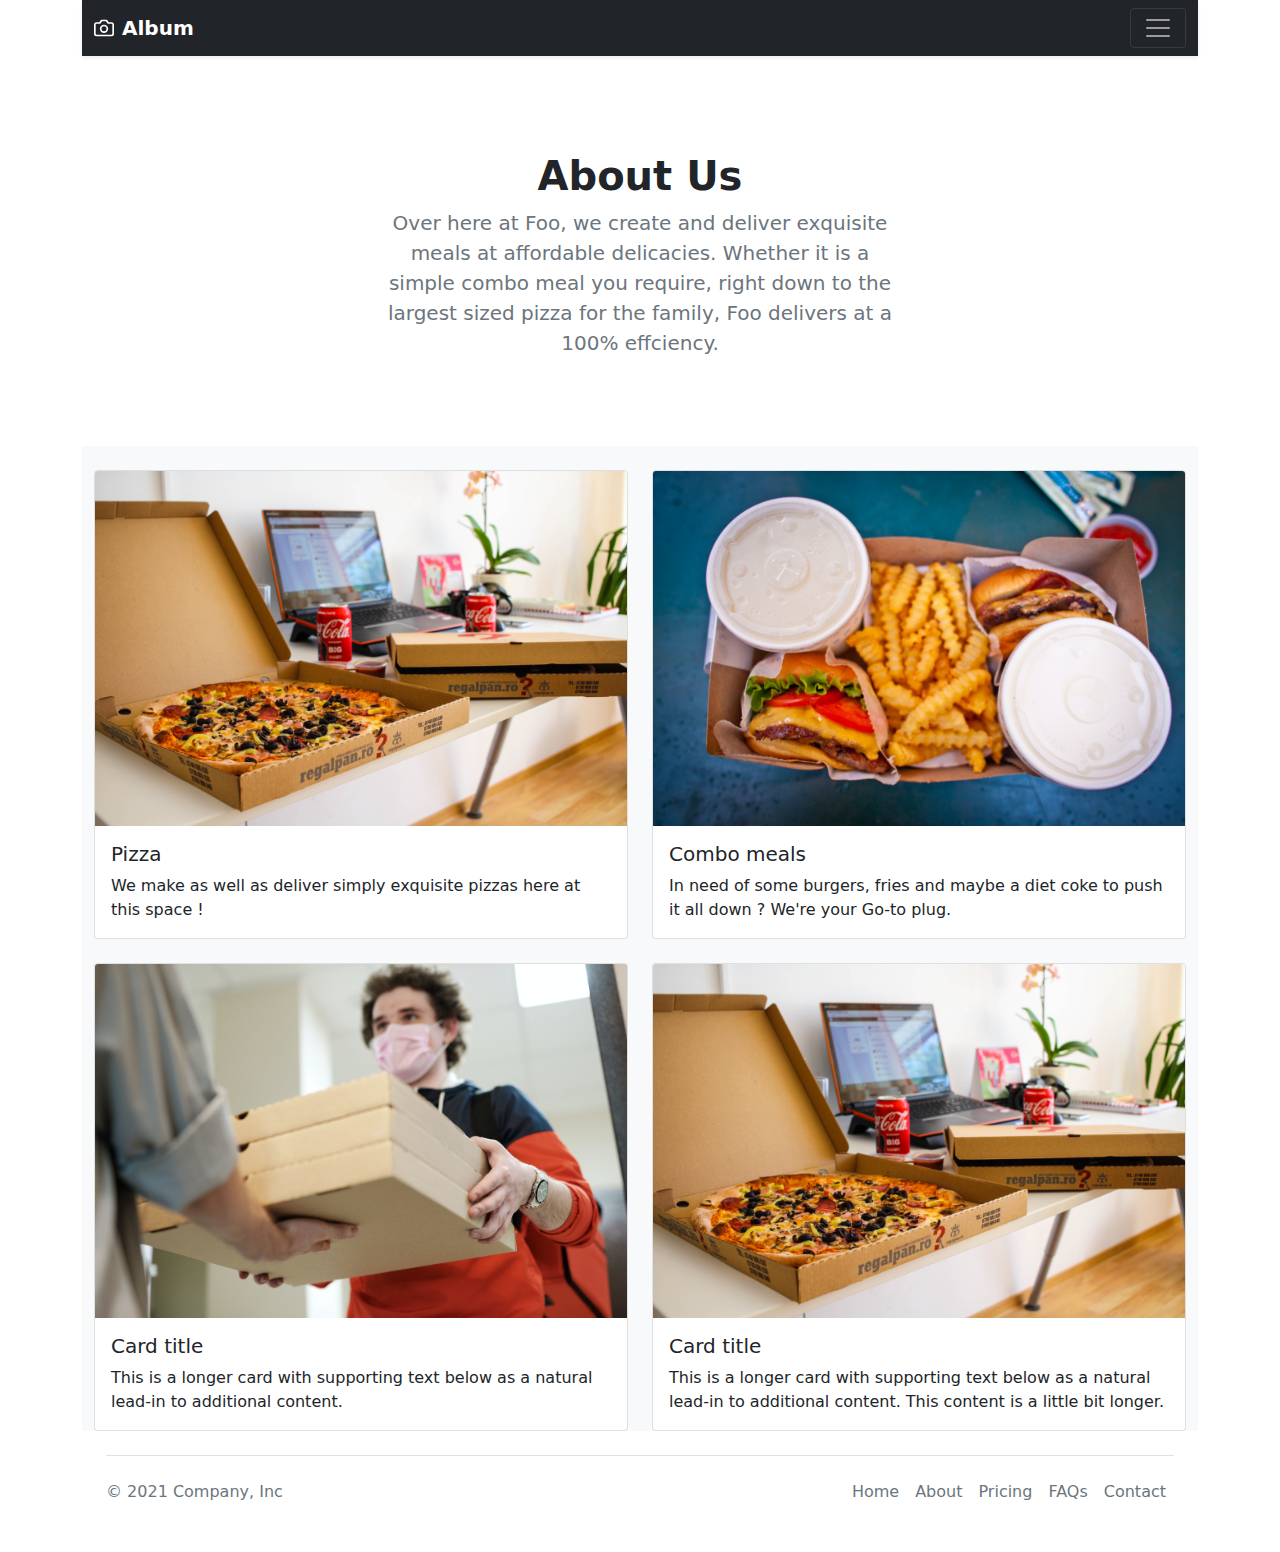
==== about.html @ 0763e9de "second commit" ====
<!DOCTYPE html>
<html lang="en">
<head>
    <meta charset="UTF-8">
    <meta http-equiv="X-UA-Compatible" content="IE=edge">
    <meta name="viewport" content="width=device-width, initial-scale=1.0">
    <link rel="stylesheet" href="css/style.css">
    <link rel="stylesheet" href="css/bootstrap.min.css">
    <link rel="stylesheet" href="css/footers/footers.css">
    <title>About Page</title>
</head>
<body>
    
  <div class="about-header">
        <div class="container">
            <header>
                <div class="collapse bg-dark" id="navbarHeader">
                  <div class="container-fluid">
                    <div class="row">
                      <div class="col-sm-8 col-md-7 py-4">
                        <h4 class="text-white">About Us</h4>
                        <p class="text-muted">Add some information about the album below, the author, or any other background context. Make it a few sentences long so folks can pick up some informative tidbits. Then, link them off to some social networking sites or contact information.</p>
                      </div>
                      <div class="col-sm-4 offset-md-1 py-4">
                        <h4 class="text-white">About Us</h4>
                        <ul class="list-unstyled">
                          <li><a href="index.html" class="text-white">Home</a></li>
                          <li><a href="contact.html" class="text-white">Contact</a></li>
                          <li><a href="#" class="text-white">Shop</a></li>
                        </ul>
                      </div>
                    </div>
                  </div>
                </div>
                <div class="navbar navbar-dark bg-dark shadow-sm">
                  <div class="container-fluid">
                    <a href="#" class="navbar-brand d-flex align-items-center">
                      <svg xmlns="http://www.w3.org/2000/svg" width="20" height="20" fill="none" stroke="currentColor" stroke-linecap="round" stroke-linejoin="round" stroke-width="2" aria-hidden="true" class="me-2" viewBox="0 0 24 24"><path d="M23 19a2 2 0 0 1-2 2H3a2 2 0 0 1-2-2V8a2 2 0 0 1 2-2h4l2-3h6l2 3h4a2 2 0 0 1 2 2z"/><circle cx="12" cy="13" r="4"/></svg>
                      <strong>Album</strong>
                    </a>
                    <button class="navbar-toggler" type="button" data-bs-toggle="collapse" data-bs-target="#navbarHeader" aria-controls="navbarHeader" aria-expanded="false" aria-label="Toggle navigation">
                      <span class="navbar-toggler-icon"></span>
                    </button>
                  </div>
                </div>
              </header>
              
        </div>
  </div>

  <div class="wallpaper-again">
      <div class="container">
        <div class="about-heading">
            <div class="container">
              <section class="py-5 text-center container">
                  <div class="row py-lg-5">
                    <div class="col-lg-6 col-md-8 mx-auto">
                      <h1 class="fw-bolder">About Us</h1>
                      <p class="lead text-muted">Over here at Foo, we create and deliver exquisite meals at affordable delicacies. Whether it is a simple combo meal you require, right down to the largest sized pizza for the family, Foo delivers at a 100% effciency. </p>
                    </div>
                  </div>
                </section>
            </div>
        </div>

        <div class="album bg-light">
            <div class="container">
                <div class="row row-cols-1 row-cols-md-2 g-4">
                    <div class="col">
                      <div class="card">
                        <img src="images/pexels-creative-vix-375467.jpg" class="card-img-top" alt="...">
                        <div class="card-body">
                          <h5 class="card-title">Pizza</h5>
                          <p class="card-text">We make as well as deliver simply exquisite pizzas here at this space !</p>
                        </div>
                      </div>
                    </div>
                    <div class="col">
                      <div class="card">
                        <img src="images/pexels-caleb-oquendo-3023476.jpg" class="card-img-top" alt="...">
                        <div class="card-body">
                          <h5 class="card-title">Combo meals</h5>
                          <p class="card-text">In need of some burgers, fries and maybe a diet coke to push it all down ? We're your Go-to plug.</p>
                        </div>
                      </div>
                    </div>
                    <div class="col">
                      <div class="card">
                        <img src="images/pexels-norma-mortenson-4393426.jpg" class="card-img-top" alt="...">
                        <div class="card-body">
                          <h5 class="card-title">Card title</h5>
                          <p class="card-text">This is a longer card with supporting text below as a natural lead-in to additional content.</p>
                        </div>
                      </div>
                    </div>
                    <div class="col">
                      <div class="card">
                        <img src="images/pexels-creative-vix-375467.jpg" class="card-img-top" alt="...">
                        <div class="card-body">
                          <h5 class="card-title">Card title</h5>
                          <p class="card-text">This is a longer card with supporting text below as a natural lead-in to additional content. This content is a little bit longer.</p>
                        </div>
                      </div>
                    </div>
                  </div>
          </div>
      </div>
  </div>

  <div class="footer-section">
      <div class="container">
        <div class="footer-section">
            <div class="container">
              <div class="container">
                <footer class="d-flex flex-wrap justify-content-between align-items-center py-3 my-4 border-top">
                  <p class="col-md-4 mb-0 text-muted">&copy; 2021 Company, Inc</p>
              
                  <a href="/" class="col-md-4 d-flex align-items-center justify-content-center mb-3 mb-md-0 me-md-auto link-dark text-decoration-none">
                    <svg class="bi me-2" width="40" height="32"><use xlink:href="#bootstrap"/></svg>
                  </a>
              
                  <ul class="nav col-md-4 justify-content-end">
                    <li class="nav-item"><a href="index.html" class="nav-link px-2 text-muted">Home</a></li>
                    <li class="nav-item"><a href="about.html" class="nav-link px-2 text-muted">About</a></li>
                    <li class="nav-item"><a href="#" class="nav-link px-2 text-muted">Pricing</a></li>
                    <li class="nav-item"><a href="#" class="nav-link px-2 text-muted">FAQs</a></li>
                    <li class="nav-item"><a href="contact.html" class="nav-link px-2 text-muted">Contact</a></li>
                  </ul>
                </footer>
              </div>
            </div>
          </div>
      </div>
  </div>




    <script src="js/bootstrap.min.js"></script>
    <script src="css/dist/js/bootstrap.bundle.min.js"></script>
    <script src="https://unpkg.com/aos@2.3.1/dist/aos.js"></script> 
</body>
</html>
---- css/style.css ----
*{
    margin: 0;
    padding: 0;
    box-sizing: border-box;
}
.header {
    background: #E5E5E5 !important; 
}
.wallpaper {
    background-image: url(../images/map.png);
    background-repeat: no-repeat;
    background-attachment: fixed;
    background-size: cover;
}
body[data-aos-duration='225'] [data-aos],
[data-aos][data-aos][data-aos-duration='225']{
  transition-duration: 225ms;
}
.wallpaper-again .container {
    /*background-image: url(../images/17372\ [Converted]\ 1.png);
    background-repeat: no-repeat;
    background-attachment: fixed;
    background-size: cover; */
}
.hero-main-text {
    display: flex;
    letter-spacing: -0.035em;
    color: #FF7E00;
    font-weight: 700;
    font-size: 125px;
    line-height: 94.8%;
}
.hero-sub-text {
    display: flex;
    flex-direction: column;
    color: #2F2F2F;
    font-weight: 700;
    font-size: 52px;
    line-height: 94.8%;
}
.inner-text {
    font-weight: 400;
    font-size: 22px;
    line-height: 138.8%;
    color: #909090; 
}

.play-button {
    background: #909090;
    color: #909090;
}

.hero-buttons a {
    text-decoration: none;
    font-weight: 600;
    font-size: 20px;
    line-height: 94.8%;
    color: #2F2F2F;
}
---- css/footers/footers.css ----
.b-example-divider {
  height: 3rem;
  background-color: rgba(0, 0, 0, .1);
  border: solid rgba(0, 0, 0, .15);
  border-width: 1px 0;
  box-shadow: inset 0 .5em 1.5em rgba(0, 0, 0, .1), inset 0 .125em .5em rgba(0, 0, 0, .15);
}

.bi {
  vertical-align: -.125em;
  fill: currentColor;
}
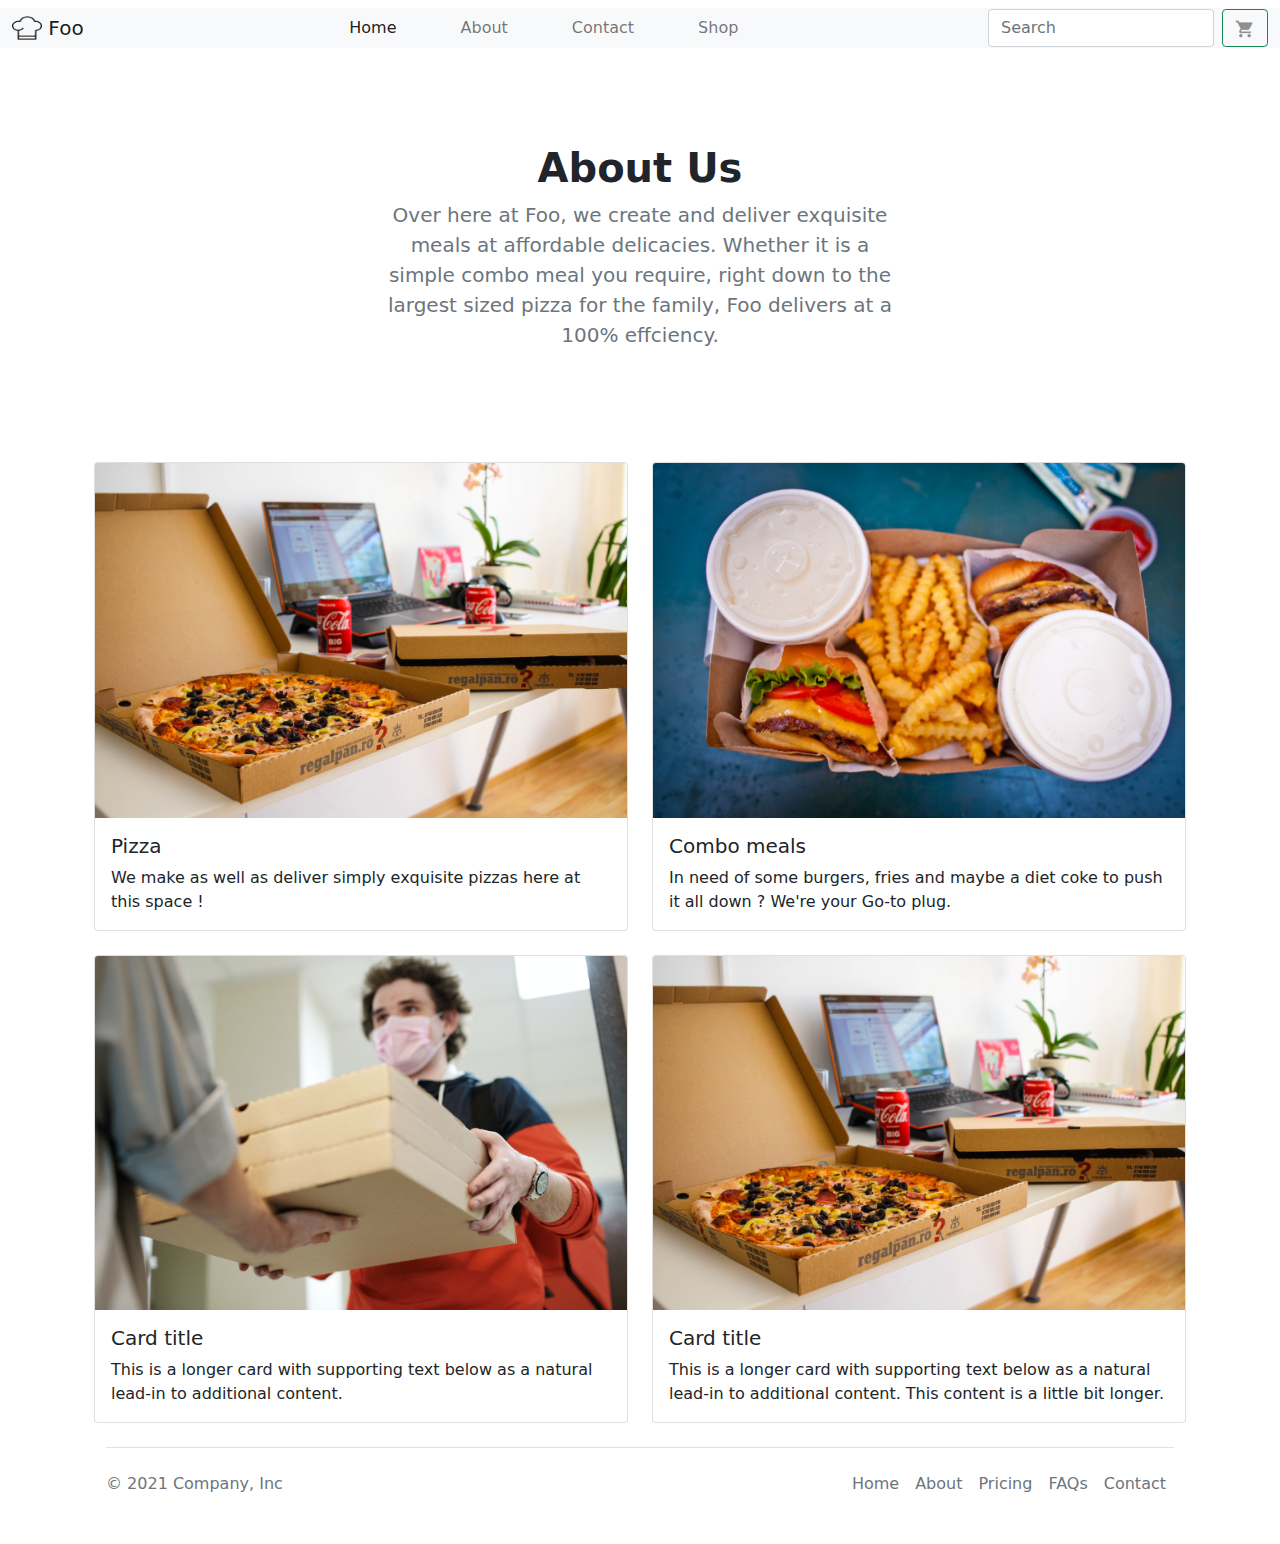
==== commit f04532fb: "update header" ====
--- a/about.html
+++ b/about.html
@@ -11,41 +11,37 @@
 </head>
 <body>
     
-  <div class="about-header">
-        <div class="container">
-            <header>
-                <div class="collapse bg-dark" id="navbarHeader">
-                  <div class="container-fluid">
-                    <div class="row">
-                      <div class="col-sm-8 col-md-7 py-4">
-                        <h4 class="text-white">About Us</h4>
-                        <p class="text-muted">Add some information about the album below, the author, or any other background context. Make it a few sentences long so folks can pick up some informative tidbits. Then, link them off to some social networking sites or contact information.</p>
-                      </div>
-                      <div class="col-sm-4 offset-md-1 py-4">
-                        <h4 class="text-white">About Us</h4>
-                        <ul class="list-unstyled">
-                          <li><a href="index.html" class="text-white">Home</a></li>
-                          <li><a href="contact.html" class="text-white">Contact</a></li>
-                          <li><a href="#" class="text-white">Shop</a></li>
-                        </ul>
-                      </div>
-                    </div>
-                  </div>
-                </div>
-                <div class="navbar navbar-dark bg-dark shadow-sm">
-                  <div class="container-fluid">
-                    <a href="#" class="navbar-brand d-flex align-items-center">
-                      <svg xmlns="http://www.w3.org/2000/svg" width="20" height="20" fill="none" stroke="currentColor" stroke-linecap="round" stroke-linejoin="round" stroke-width="2" aria-hidden="true" class="me-2" viewBox="0 0 24 24"><path d="M23 19a2 2 0 0 1-2 2H3a2 2 0 0 1-2-2V8a2 2 0 0 1 2-2h4l2-3h6l2 3h4a2 2 0 0 1 2 2z"/><circle cx="12" cy="13" r="4"/></svg>
-                      <strong>Album</strong>
-                    </a>
-                    <button class="navbar-toggler" type="button" data-bs-toggle="collapse" data-bs-target="#navbarHeader" aria-controls="navbarHeader" aria-expanded="false" aria-label="Toggle navigation">
-                      <span class="navbar-toggler-icon"></span>
-                    </button>
-                  </div>
-                </div>
-              </header>
-              
+  <div class="header">
+    <div class="container">          
+    </div><nav class="navbar py-0 mt-2 navbar-expand-lg navbar-light bg-light">
+        <div class="container-fluid">
+          <a class="navbar-brand" href="#"><img src="images/chef-hat (2) 1.png" alt="" width="30" height="24" class="d-inline-block align-text-top">
+            Foo</a>
+          <button class="navbar-toggler" type="button" data-bs-toggle="collapse" data-bs-target="#navbarSupportedContent" aria-controls="navbarSupportedContent" aria-expanded="false" aria-label="Toggle navigation">
+            <span class="navbar-toggler-icon"></span>
+          </button>
+          <div class="collapse navbar-collapse" id="navbarSupportedContent">
+            <ul class="navbar-nav me-auto mb-2 mb-lg-0 ms-auto">
+              <li class="nav-item">
+                <a class="nav-link active" aria-current="page" href="index.html">Home</a>
+              </li>
+              <li class="nav-item ms-5">
+                <a class="nav-link" href="about.html">About</a>
+              </li>
+              <li class="nav-item ms-5">
+                <a class="nav-link" href="contact.html">Contact</a>
+              </li>
+              <li class="nav-item ms-5">
+                <a class="nav-link" href="#">Shop</a>
+              </li>
+            </ul>
+            <form class="d-flex">
+              <input class="form-control me-2" type="search" placeholder="Search" aria-label="Search">
+              <button class="btn btn-outline-success" type="submit"><img src="images/Shopping cart.png" alt="shopping cart"></button>
+            </form>
+          </div>
         </div>
+      </nav>
   </div>
 
   <div class="wallpaper-again">
@@ -63,7 +59,7 @@
             </div>
         </div>
 
-        <div class="album bg-light">
+        <div class="album">
             <div class="container">
                 <div class="row row-cols-1 row-cols-md-2 g-4">
                     <div class="col">
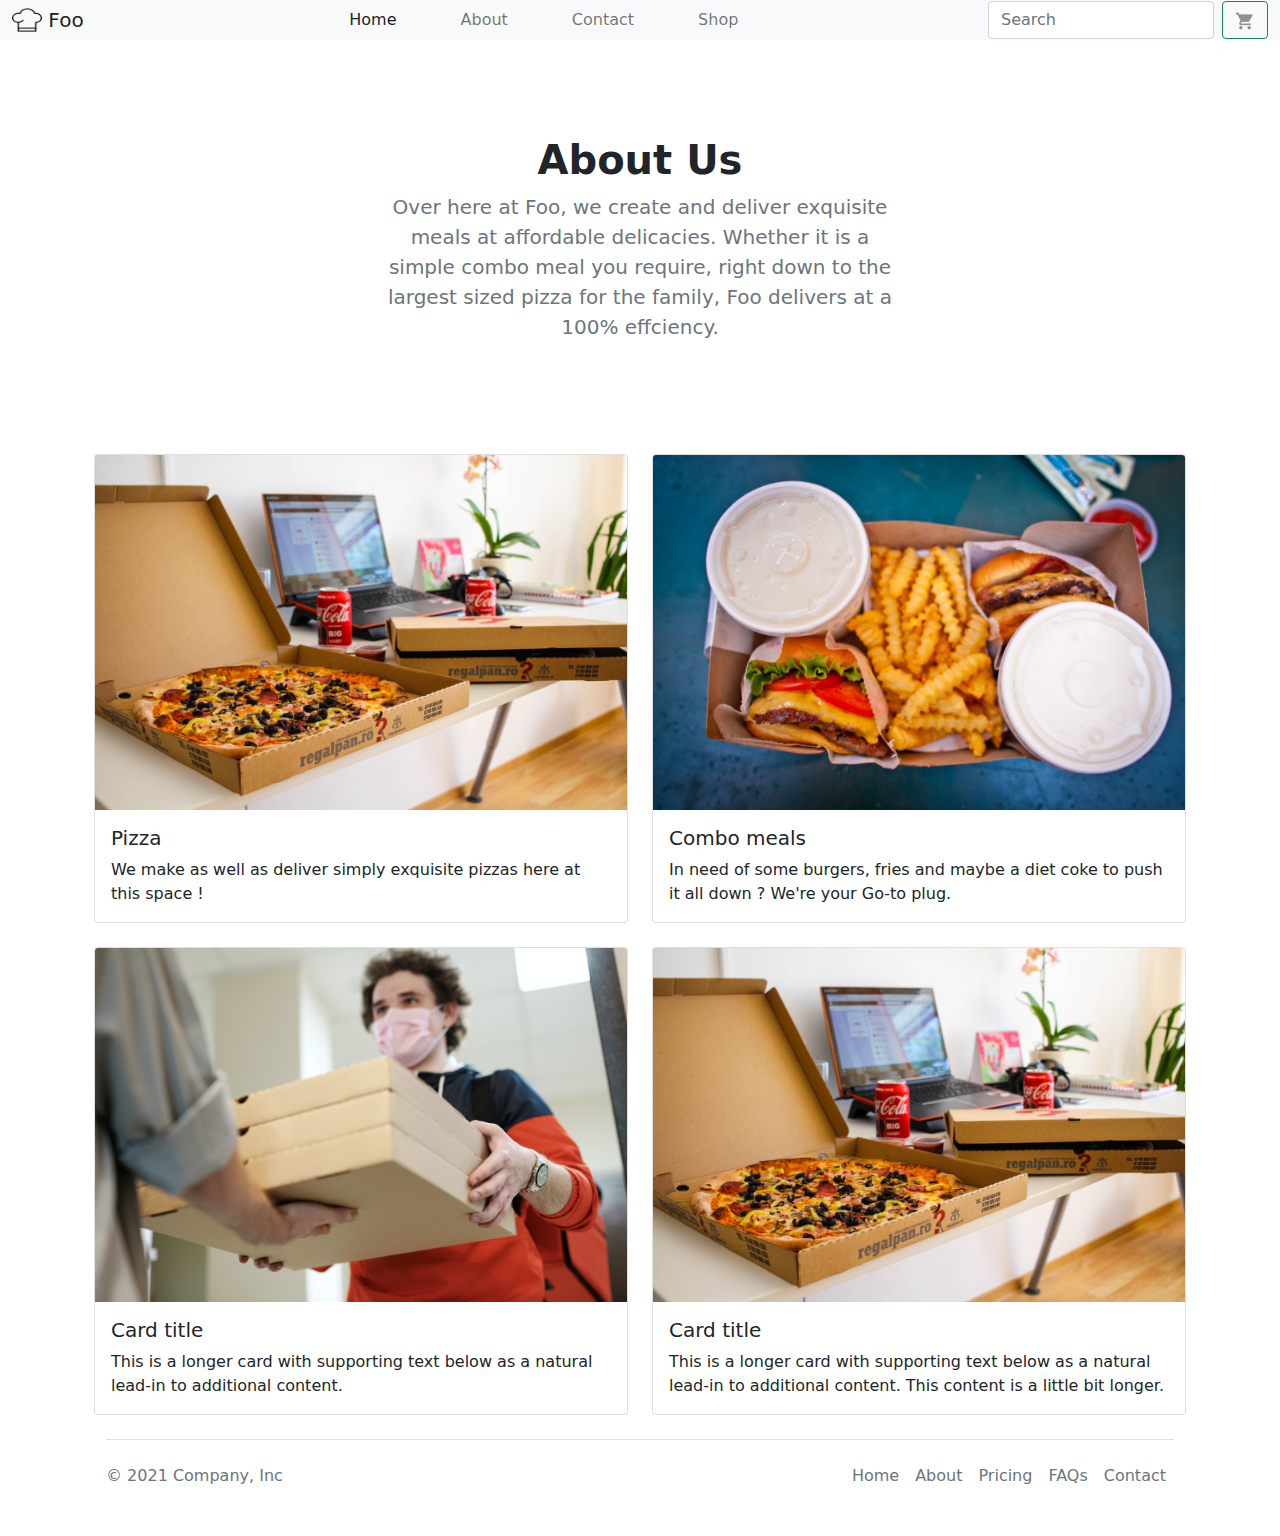
==== commit 5f741bef: "updated header" ====
--- a/about.html
+++ b/about.html
@@ -13,7 +13,7 @@
     
   <div class="header">
     <div class="container">          
-    </div><nav class="navbar py-0 mt-2 navbar-expand-lg navbar-light bg-light">
+    </div><nav class="navbar py-0 navbar-expand-lg navbar-light bg-light">
         <div class="container-fluid">
           <a class="navbar-brand" href="#"><img src="images/chef-hat (2) 1.png" alt="" width="30" height="24" class="d-inline-block align-text-top">
             Foo</a>
